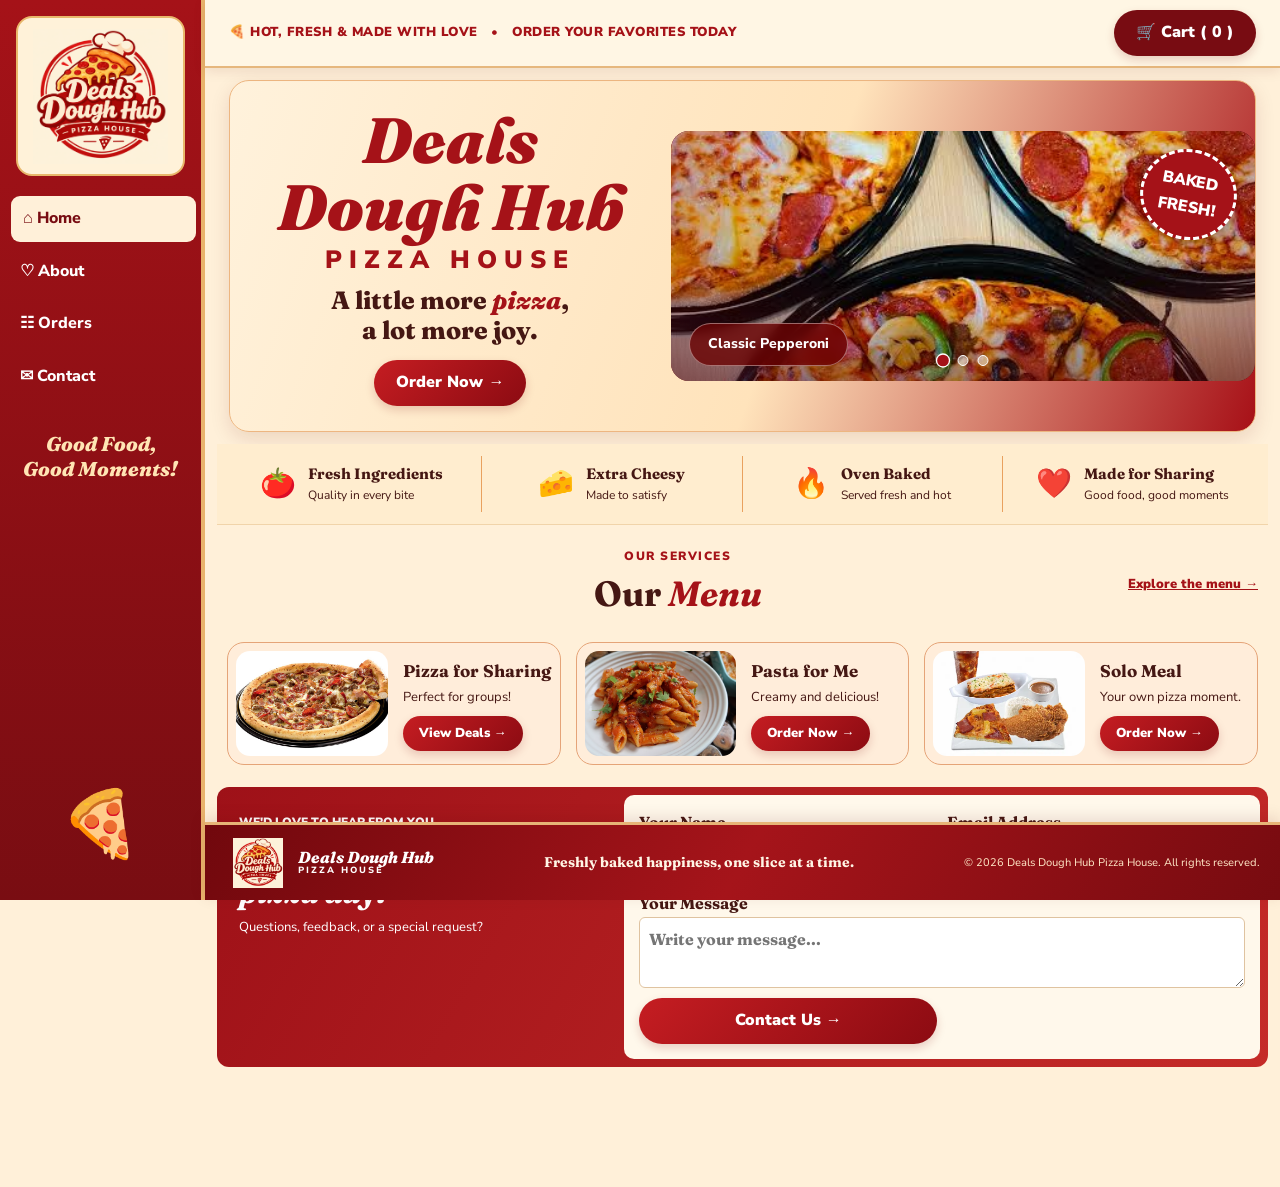
==== index.html @ 3cd4a746 "Add files via upload" ====
<!DOCTYPE html>
<html lang="en">

<head>
  <meta charset="UTF-8">
  <meta name="viewport" content="width=device-width, initial-scale=1">
  <title>Home | Deals Dough Hub Pizza House</title>
  <link rel="preconnect" href="https://fonts.googleapis.com">
  <link rel="preconnect" href="https://fonts.gstatic.com" crossorigin>
  <link
    href="https://fonts.googleapis.com/css2?family=Fraunces:ital,opsz,wght@0,9..144,500;0,9..144,800;1,9..144,700;1,9..144,900&family=Nunito+Sans:wght@400;600;800&display=swap"
    rel="stylesheet">
  <link rel="stylesheet" href="style.css">
</head>

<body>

  <aside class="sidebar">
    <a class="logo" href="index.html">
      <img src="m1.jpg.png" alt="Deals Dough Hub Pizza House Logo">
    </a>

    <nav class="nav">
      <a href="index.html" class="active">⌂ Home</a>
      <a href="about.html">♡ About</a>
      <a href="orders.html">☷ Orders</a>
      <a href="contact.html">✉ Contact</a>
    </nav>

    <p class="sidebar-tag">Good Food,<br>Good Moments!</p>
    <div class="sidebar-decoration">🍕</div>
  </aside>

  <div class="main">
    <header class="topbar">
      <p>🍕 HOT, FRESH &amp; MADE WITH LOVE &nbsp; • &nbsp; ORDER YOUR FAVORITES TODAY</p>
     <a class="btn btn-dark cart-button"
   href="cart.html"
   data-cart-button>

  🛒 Cart (<span data-cart-count>0</span>)

  <span class="cart-notification-dot" data-cart-dot></span>

</a>
    </header>

    <main>
      <section class="hero">
        <div class="hero-text">
          <h1 class="brand-title">Deals Dough Hub</h1>
          <p class="brand-sub">PIZZA HOUSE</p>
          <p class="tagline">A little more <em>pizza</em>,<br>a lot more joy.</p>
          <a class="btn" href="orders.html">Order Now →</a>
        </div>

        <div class="slider" id="slider">
          <figure class="slide is-active">
            <img src="pizza1.jpg" alt="Classic Pepperoni Pizza">
            <figcaption>Classic Pepperoni</figcaption>
          </figure>
          <figure class="slide">
            <img src="pizza2.jpg" alt="Garden Veggie Pizza">
            <figcaption>Garden Veggie</figcaption>
          </figure>
          <figure class="slide">
            <img src="pizza3.jpg" alt="Extra Cheesy Pizza">
            <figcaption>Extra Cheesy</figcaption>
          </figure>
          <span class="stamp">BAKED<br>FRESH!</span>
          <div class="dots" id="dots"></div>
        </div>
      </section>

      <ul class="perks">
        <li><span class="perk-icon">🍅</span>
          <div><strong>Fresh Ingredients</strong><span>Quality in every bite</span></div>
        </li>
        <li><span class="perk-icon">🧀</span>
          <div><strong>Extra Cheesy</strong><span>Made to satisfy</span></div>
        </li>
        <li><span class="perk-icon">🔥</span>
          <div><strong>Oven Baked</strong><span>Served fresh and hot</span></div>
        </li>
        <li><span class="perk-icon">❤️</span>
          <div><strong>Made for Sharing</strong><span>Good food, good moments</span></div>
        </li>
      </ul>

      <section class="section">
        <div class="section-head">
          <div>
            <span class="eyebrow">OUR SERVICES</span>
            <h2>Our <em>Menu</em></h2>
          </div>
          <a class="text-link" href="orders.html">Explore the menu →</a>
        </div>

        <div class="cards">
          <article class="card">
            <img src="pizza3.jpg" alt="Pizza for Sharing">
            <div>
              <h3>Pizza for Sharing</h3>
              <p>Perfect for groups!</p>
              <a class="btn btn-sm" href="orders.html#sharing">View Deals →</a>
            </div>
          </article>

          <article class="card">
            <img src="pasta1.webp" alt="Creamy Pasta">
            <div>
              <h3>Pasta for Me</h3>
              <p>Creamy and delicious!</p>
              <a class="btn btn-sm" href="orders.html#pasta">Order Now →</a>
            </div>
          </article>

          <article class="card">
            <img src="solo1.webp" alt="Solo Meal">
            <div>
              <h3>Solo Meal</h3>
              <p>Your own pizza moment.</p>
              <a class="btn btn-sm" href="orders.html#solo">Order Now →</a>
            </div>
          </article>
        </div>
      </section>

      <section class="home-contact">
        <div class="contact-message">
          <span>WE'D LOVE TO HEAR FROM YOU</span>
          <h2>Let's make it a<br>pizza day.</h2>
          <p>Questions, feedback, or a special request?</p>
        </div>
        <form class="quick-contact" action="contact.html">
          <label>Your Name<input type="text" placeholder="Enter your name" required></label>
          <label>Email Address<input type="email" placeholder="you@example.com" required></label>
          <label class="wide">Your Message<textarea placeholder="Write your message..." required></textarea></label>
          <button class="btn" type="submit">Contact Us →</button>
        </form>
      </section>
    </main>

    <footer class="footer">
      <a class="footer-logo" href="index.html">
        <img src="m1.jpg.png" alt="Deals Dough Hub Logo">
        <span>Deals Dough Hub<small>PIZZA HOUSE</small></span>
      </a>
      <span>Freshly baked happiness, one slice at a time.</span>
      <small>© 2026 Deals Dough Hub Pizza House. All rights reserved.</small>
    </footer>
  </div>

  <div id="toast" class="toast" role="status" aria-live="polite"></div>
  <script src="main.js"></script>
</body>

</html>
---- style.css ----
:root {
  --red: #a51218;
  --red-dark: #780c12;
  --red-light: #c72a28;
  --cream: #fff0d9;
  --cream-light: #fff8eb;
  --gold: #e8b65c;
  --text: #451713;
  --border: #e9b78b;
  --shadow: 0 8px 25px rgba(95, 26, 13, 0.12);
}

/* GENERAL SETTINGS */
* {
  margin: 0;
  padding: 0;
  box-sizing: border-box;
}

html {
  scroll-behavior: smooth;
}

body {
  display: flex;
  min-height: 100vh;
  overflow-x: hidden;
  background: var(--cream);
  color: var(--text);
  font-family: "Nunito Sans", Arial, sans-serif;
  line-height: 1.6;
}

img {
  max-width: 100%;
  display: block;
}

a {
  color: inherit;
  text-decoration: none;
}

button,
input,
textarea {
  font: inherit;
}

/* =========================================
   SIDEBAR
   ========================================= */

.sidebar {
  width: 205px;
  min-width: 205px;
  height: 100vh;
  min-height: 100vh;
  padding: 8px;
  position: sticky;
  top: 0;
  z-index: 10;
  display: flex;
  flex-direction: column;
  overflow-y: auto;
  background: linear-gradient(180deg, #a51218, #790d12);
  color: white;
  border-right: 4px solid #e9b36c;
}

.logo {
  display: flex;
  justify-content: center;
  align-items: center;
  min-height: 160px;
  margin: 8px 8px 20px;
  padding: 10px;
  overflow: hidden;
  background: #fff2d9;
  border: 2px solid #e8b76b;
  border-radius: 16px;
  transition: 0.3s ease;
}

.logo img {
  width: 100%;
  max-width: 155px;
  height: 135px;
  object-fit: contain;
}

.logo:hover {
  transform: scale(1.025);
  box-shadow: 0 5px 15px rgba(80, 0, 0, 0.2);
}

.nav {
  display: flex;
  flex-direction: column;
  gap: 7px;
}

.nav a {
  display: block;
  padding: 10px 12px;
  color: white;
  font-weight: 800;
  border-radius: 9px;
  transition: 0.25s ease;
}

.nav a:hover,
.nav a.active {
  background: var(--cream);
  color: var(--red-dark);
  transform: translateX(3px);
}

.sidebar-tag {
  margin-top: 32px;
  color: #ffe5b4;
  text-align: center;
  font-family: "Fraunces", serif;
  font-size: 20px;
  font-style: italic;
  font-weight: 800;
  line-height: 1.25;
}

.sidebar-decoration {
  margin-top: auto;
  padding: 15px 0;
  text-align: center;
  font-size: 65px;
}

/* =========================================
   MAIN LAYOUT AND HEADER
   ========================================= */

.main {
  min-width: 0;
  min-height: 100vh;
  flex: 1;
  display: flex;
  flex-direction: column;
}

.topbar {
  position: sticky;
  top: 0;
  z-index: 1000;
  min-height: 58px;
  padding: 10px 24px;
  display: flex;
  justify-content: space-between;
  align-items: center;
  gap: 15px;
  background: rgba(255, 246, 229, 0.97);
  border-bottom: 2px solid #e6b77d;
  box-shadow: 0 3px 12px rgba(90, 20, 10, 0.10);
  backdrop-filter: blur(10px);
}

.topbar p {
  margin: 0;
  color: var(--red);
  font-size: 13px;
  font-weight: 900;
  letter-spacing: 0.5px;
  text-transform: uppercase;
}

main {
  padding: 0 12px 20px;
}

.main > main {
  flex: 1 0 auto;
  padding-bottom: 110px;
}

.page {
  padding: 35px 25px;
}

.page-title {
  margin: 10px 0;
  color: var(--red-dark);
  font-family: "Fraunces", serif;
  font-size: clamp(32px, 5vw, 48px);
  font-weight: 900;
  line-height: 1.2;
}

.page-title em,
.section-head h2 em {
  color: var(--red);
}

.lead {
  max-width: 750px;
  margin-bottom: 25px;
  color: #79504a;
  font-size: 16px;
}

.eyebrow {
  display: block;
  color: var(--red);
  font-size: 12px;
  font-weight: 900;
  letter-spacing: 1.5px;
}

/* =========================================
   BUTTONS
   ========================================= */

.btn {
  display: inline-flex;
  justify-content: center;
  align-items: center;
  gap: 5px;
  padding: 10px 22px;
  color: white;
  background: linear-gradient(135deg, #c51d22, #8c0b12);
  border: 0;
  border-radius: 30px;
  font-weight: 900;
  cursor: pointer;
  box-shadow: 0 4px 10px rgba(130, 15, 15, 0.18);
  transition: all 0.25s ease;
}

.btn:hover {
  transform: translateY(-3px);
  box-shadow: 0 7px 15px rgba(130, 15, 15, 0.25);
  filter: brightness(1.1);
}

.btn:active {
  transform: scale(0.96);
}

.btn-dark {
  background: var(--red-dark);
}

.btn-light {
  color: var(--red-dark);
  background: var(--cream-light);
}

.btn-sm {
  padding: 7px 16px;
  font-size: 13px;
}

.btn-outline {
  color: var(--red);
  background: transparent;
  border: 1px solid var(--red);
  box-shadow: none;
}

/* =========================================
   CART NOTIFICATION DOT
   ========================================= */

.cart-button {
  position: relative;
  display: inline-flex;
  align-items: center;
  gap: 5px;
  white-space: nowrap;
}

.cart-notification-dot {
  position: absolute;
  top: 3px;
  right: 5px;
  width: 11px;
  height: 11px;
  background: #ff2020;
  border: 2px solid #fff4df;
  border-radius: 50%;
  opacity: 0;
  transform: scale(0);
  transition: 0.25s ease;
}

.cart-notification-dot.active {
  opacity: 1;
  transform: scale(1);
  animation: cartPulse 1.5s infinite;
}

@keyframes cartPulse {
  0%, 100% {
    box-shadow: 0 0 0 0 rgba(255, 32, 32, 0.4);
  }

  50% {
    box-shadow: 0 0 0 5px rgba(255, 32, 32, 0);
  }
}

/* =========================================
   HOME HERO SECTION
   ========================================= */

.hero {
  min-height: 250px;
  margin: 12px;
  display: grid;
  grid-template-columns: 43% 57%;
  align-items: center;
  overflow: hidden;
  background: linear-gradient(110deg, #fff2dc, #ffe3bb 55%, #a71017);
  border: 1px solid #edb681;
  border-radius: 20px;
  box-shadow: 0 7px 20px rgba(100, 20, 10, 0.12);
}

.hero-text {
  padding: 25px;
  text-align: center;
}

.brand-title {
  color: var(--red);
  font-family: "Fraunces", serif;
  font-size: clamp(35px, 5vw, 72px);
  font-style: italic;
  font-weight: 900;
  line-height: 1.05;
}

.brand-sub {
  color: var(--red);
  font-size: 25px;
  font-weight: 900;
  letter-spacing: 7px;
}

.tagline {
  margin: 5px 0 15px;
  font-family: "Fraunces", serif;
  font-size: 25px;
  font-weight: 800;
  line-height: 1.2;
}

.tagline em {
  color: var(--red);
}

/* =========================================
   PHOTO SLIDER
   ========================================= */

.slider {
  position: relative;
  height: 250px;
  overflow: hidden;
  isolation: isolate;
  background: #720d12;
  border-radius: 18px;
}

.slide {
  position: absolute;
  inset: 0;
  overflow: hidden;
  opacity: 0;
  border-radius: 18px;
  transition: opacity 0.7s ease;
}

.slide.is-active {
  opacity: 1;
}

.slide img {
  display: block;
  width: 100%;
  height: 100%;
  object-fit: cover;
  border-radius: 18px;
  transition: transform 1s ease;
}

.slide.is-active img {
  transform: scale(1.04);
}

/* RED PHOTO COVER */

.slider::after {
  position: absolute;
  inset: 0;
  z-index: 2;
  content: "";
  pointer-events: none;
  background:
    linear-gradient(
      90deg,
      rgba(90, 0, 0, 0.30),
      transparent 35%,
      transparent 65%,
      rgba(90, 0, 0, 0.30)
    ),
    linear-gradient(
      0deg,
      rgba(70, 0, 0, 0.48),
      transparent 40%
    );
}

.slide figcaption {
  position: absolute;
  bottom: 15px;
  left: 18px;
  z-index: 3;
  padding: 9px 18px;
  color: white;
  background: rgba(105, 0, 0, 0.78);
  border: 1px solid rgba(255, 255, 255, 0.4);
  border-radius: 30px;
  font-size: 14px;
  font-weight: 800;
  backdrop-filter: blur(6px);
}

.stamp {
  position: absolute;
  top: 18px;
  right: 18px;
  z-index: 4;
  padding: 17px;
  color: white;
  background: var(--red);
  border: 3px dashed white;
  border-radius: 50%;
  font-weight: 900;
  text-align: center;
  transform: rotate(10deg);
  box-shadow: 0 5px 12px rgba(0, 0, 0, 0.25);
}

.dots {
  position: absolute;
  bottom: 15px;
  left: 50%;
  z-index: 5;
  display: flex;
  gap: 9px;
  transform: translateX(-50%);
}

.dot {
  width: 11px;
  height: 11px;
  padding: 0;
  background: rgba(255, 255, 255, 0.5);
  border: 1px solid white;
  border-radius: 50%;
  cursor: pointer;
  transition: 0.3s ease;
}

.dot.is-active {
  background: var(--red);
  transform: scale(1.3);
}

/* =========================================
   HOME PERKS
   ========================================= */

.perks {
  display: grid;
  grid-template-columns: repeat(4, 1fr);
  margin-bottom: 10px;
  padding: 12px 5px;
  background: #ffedcf;
  border-bottom: 1px solid #f1d4aa;
  list-style: none;
}

.perks li {
  display: flex;
  justify-content: center;
  align-items: center;
  gap: 12px;
  padding: 5px;
  border-right: 1px solid #e9a15f;
}

.perks li:last-child {
  border: 0;
}

.perk-icon {
  font-size: 29px;
}

.perks strong,
.perks li div span {
  display: block;
}

.perks strong {
  font-family: "Fraunces", serif;
  font-size: 15px;
}

.perks li div span {
  font-size: 12px;
}

/* =========================================
   SECTIONS AND MENU CARDS
   ========================================= */

.section {
  padding: 12px 10px;
}

.section-head {
  display: flex;
  justify-content: space-between;
  align-items: center;
  margin-bottom: 20px;
}

.section-head h2 {
  color: var(--text);
  font-family: "Fraunces", serif;
  font-size: 35px;
}

.section-head > div {
  flex: 1;
  text-align: center;
}

.section-head .text-link {
  align-self: center;
}

.text-link {
  color: var(--red);
  font-size: 13px;
  font-weight: 900;
  text-decoration: underline;
}

.cards {
  display: grid;
  grid-template-columns: repeat(3, 1fr);
  gap: 15px;
}

.card {
  min-width: 0;
  display: flex;
  align-items: center;
  gap: 15px;
  padding: 8px;
  background: #ffedda;
  border: 1px solid #e5a478;
  border-radius: 17px;
  transition: 0.3s ease;
}

.card:hover {
  transform: translateY(-4px);
  box-shadow: var(--shadow);
}

.card img {
  width: 48%;
  height: 105px;
  object-fit: cover;
  border-radius: 14px;
}

.card h3,
.product-card h3 {
  color: var(--text);
  font-family: "Fraunces", serif;
  font-size: 17px;
}

.card p {
  margin: 3px 0 8px;
  font-size: 13px;
}

/* =========================================
   HOME CONTACT SECTION
   ========================================= */

.home-contact {
  display: grid;
  grid-template-columns: 38% 62%;
  margin: 10px 0;
  overflow: hidden;
  color: white;
  background: linear-gradient(120deg, #9e1118, #c52b28);
  border-radius: 12px;
}

.contact-message {
  padding: 22px;
}

.contact-message span {
  font-size: 12px;
  font-weight: 900;
}

.contact-message h2 {
  margin: 8px 0;
  font-family: "Fraunces", serif;
  font-size: 30px;
  font-style: italic;
  line-height: 1.1;
}

.contact-message p {
  font-size: 13px;
}

.quick-contact {
  display: grid;
  grid-template-columns: 1fr 1fr;
  align-items: end;
  gap: 10px;
  margin: 8px;
  padding: 15px;
  color: var(--text);
  background: var(--cream-light);
  border-radius: 10px;
}

.quick-contact label {
  font-family: "Fraunces", serif;
  font-weight: 700;
}

.quick-contact input,
.quick-contact textarea {
  display: block;
  width: 100%;
  padding: 9px;
  background: white;
  border: 1px solid #dfc3a0;
  border-radius: 6px;
}

.quick-contact .wide {
  grid-column: 1 / -1;
}

/* =========================================
   ABOUT PAGE
   ========================================= */

.about-hero {
  display: grid;
  grid-template-columns: 1fr 1fr;
  align-items: center;
  overflow: hidden;
  background: linear-gradient(120deg, #fff1d9, #ffdfb3);
  border: 1px solid var(--border);
  border-radius: 14px;
}

.about-hero > div {
  padding: 35px;
}

.about-hero h1 {
  margin: 10px 0;
  color: var(--red-dark);
  font-family: "Fraunces", serif;
  font-size: clamp(35px, 5vw, 54px);
  line-height: 1.1;
}

.about-hero h1 em {
  color: var(--red);
}

.about-hero p {
  margin-bottom: 20px;
  color: #70463e;
}

.about-hero img {
  width: 100%;
  height: 310px;
  object-fit: cover;
}

.story-section {
  display: grid;
  grid-template-columns: 1fr 1fr;
  align-items: center;
  gap: 35px;
  margin: 45px 0;
}

.story-image {
  position: relative;
}

.story-image img {
  width: 100%;
  height: 310px;
  object-fit: cover;
  border-radius: 22px;
  border: 4px solid #fff0d5;
  box-shadow: var(--shadow);
}

.image-caption {
  position: absolute;
  bottom: 12px;
  left: 12px;
  padding: 8px 15px;
  color: white;
  background: var(--red);
  border-radius: 25px;
}

.story-text h2 {
  margin: 8px 0 15px;
  color: var(--red-dark);
  font-family: "Fraunces", serif;
  font-size: 32px;
}

.story-text p {
  margin-bottom: 12px;
  color: #70463e;
}

.values-section {
  margin: 35px 0;
}

.centered {
  text-align: center;
}

.value-card {
  padding: 25px;
  text-align: center;
  transition: 0.3s;
}

.value-card:hover {
  transform: translateY(-5px);
}

.value-icon,
.info-icon {
  font-size: 38px;
}

.value-card h3 {
  margin: 10px 0;
  color: var(--red);
  font-family: "Fraunces", serif;
}

.value-card p {
  color: #76524a;
  font-size: 14px;
}

.about-banner {
  margin: 35px 0;
  padding: 35px 20px;
  color: white;
  background: linear-gradient(120deg, #a00d14, #c52a24);
  border-radius: 13px;
  text-align: center;
}

.about-banner h2 {
  font-family: "Fraunces", serif;
  font-size: 32px;
}

.about-banner p {
  margin: 8px 0 20px;
}

.info {
  display: grid;
  grid-template-columns: repeat(3, 1fr);
  gap: 15px;
  margin: 30px 0;
  padding: 25px;
  background: #ffebcf;
  border: 1px solid var(--border);
  border-radius: 18px;
  box-shadow: var(--shadow);
}

.info > div {
  padding: 20px;
  background: #ffedda;
  border: 1px solid var(--border);
  border-radius: 10px;
  text-align: center;
}

.info h3 {
  margin: 8px 0;
  color: var(--red);
  font-family: "Fraunces", serif;
}

/* =========================================
   ORDERS PAGE
   ========================================= */

.orders-heading {
  padding: 20px 0 30px;
  text-align: center;
}

.orders-heading .lead {
  margin: 0 auto;
}

.menu-section {
  margin: 30px 0;
  scroll-margin-top: 80px;
}

.menu-section > h2 {
  margin-bottom: 15px;
  padding-bottom: 8px;
  color: var(--red-dark);
  font-family: "Fraunces", serif;
  font-size: 27px;
  border-bottom: 2px solid #e9b78b;
}

.product-grid {
  display: grid;
  grid-template-columns: repeat(3, minmax(0, 1fr));
  gap: 20px;
}

.product-card {
  overflow: hidden;
  background: var(--cream-light);
  border: 1px solid #e7bd97;
  border-radius: 12px;
  box-shadow: 0 4px 15px rgba(80, 25, 15, 0.08);
  transition: 0.25s;
}

.product-card:hover {
  transform: translateY(-5px);
  box-shadow: var(--shadow);
}

.product-card > img {
  width: 100%;
  height: 190px;
  object-fit: cover;
  transition: transform 0.3s;
}

.product-card:hover > img {
  transform: scale(1.04);
}

.product-info {
  padding: 15px;
}

.product-category {
  color: var(--red);
  font-size: 10px;
  font-weight: 900;
  letter-spacing: 1px;
}

.product-info h3 {
  margin: 4px 0;
}

.product-info p {
  min-height: 42px;
  color: #76524a;
  font-size: 13px;
}

.product-bottom {
  display: flex;
  justify-content: space-between;
  align-items: center;
  gap: 8px;
  margin-top: 12px;
}

.product-bottom strong {
  color: var(--red);
  font-size: 18px;
}

.added {
  background: #26763a !important;
}

.cart-cta {
  margin: 30px 0;
  padding: 25px;
  background: #ffedda;
  border-radius: 12px;
  text-align: center;
}

/* =========================================
   CART PAGE
   ========================================= */

.cart-list {
  display: grid;
  gap: 12px;
  margin: 20px 0;
}

.cart-row {
  display: grid;
  grid-template-columns: 1fr auto auto auto;
  align-items: center;
  gap: 20px;
  padding: 16px;
  background: var(--cream-light);
  border: 1px solid var(--border);
  border-radius: 10px;
}

.cart-row h3 {
  font-family: "Fraunces", serif;
}

.cart-row p {
  color: #80615b;
  font-size: 13px;
}

.quantity-controls {
  display: flex;
  align-items: center;
  gap: 12px;
}

.quantity-controls button {
  width: 30px;
  height: 30px;
  color: white;
  background: var(--red);
  border: 0;
  border-radius: 50%;
  font-weight: 900;
  cursor: pointer;
}

.line-total {
  color: var(--red);
}

.remove-item {
  color: var(--red);
  background: transparent;
  border: 0;
  text-decoration: underline;
  font-weight: 800;
  cursor: pointer;
}

.empty-cart {
  padding: 40px 20px;
  background: #ffedda;
  border-radius: 12px;
  text-align: center;
}

.empty-cart h2 {
  font-family: "Fraunces", serif;
}

.empty-cart p {
  margin: 10px 0 20px;
}

.cart-summary {
  margin-bottom: 30px;
  padding: 22px;
  background: #ffedda;
  border: 1px solid var(--border);
  border-radius: 12px;
}

.cart-summary h2,
.checkout h2 {
  color: var(--red-dark);
  font-family: "Fraunces", serif;
}

.total-line {
  margin: 12px 0;
  font-size: 20px;
}

.total-line strong {
  color: var(--red);
}

.summary-actions {
  display: flex;
  flex-wrap: wrap;
  gap: 12px;
}

.checkout {
  margin: 20px 0;
}

.checkout h2 {
  margin: 8px 0 20px;
}

.fields {
  display: grid;
  grid-template-columns: 1fr 1fr;
  gap: 15px;
  margin-bottom: 20px;
}

.fields label,
.contact-form label {
  display: block;
  font-weight: 800;
}

.fields input:not([type="radio"]),
.fields textarea,
.contact-form input,
.contact-form textarea {
  display: block;
  width: 100%;
  margin-top: 5px;
  padding: 12px;
  background: white;
  border: 1px solid #d9b999;
  border-radius: 7px;
}

.wide {
  grid-column: 1 / -1;
}

.choice {
  display: flex;
  gap: 25px;
}

.choice label {
  display: flex;
  align-items: center;
  gap: 8px;
}

.small-note {
  margin-top: 12px;
  color: #81615a;
  font-size: 12px;
}

/* =========================================
   CONTACT PAGE
   ========================================= */

.contact-heading {
  padding: 20px 0;
  text-align: center;
}

.contact-heading .lead {
  margin: auto;
}

.contact-layout {
  display: grid;
  grid-template-columns: 1.5fr 1fr;
  gap: 25px;
  margin: 25px 0;
}

.contact-form {
  display: grid;
  gap: 15px;
}

.contact-form h2 {
  color: var(--red-dark);
  font-family: "Fraunces", serif;
}

.contact-details {
  display: grid;
  gap: 15px;
}

.contact-details .panel {
  padding: 20px;
}

.contact-details h3 {
  color: var(--red);
  font-family: "Fraunces", serif;
}

/* =========================================
   SHARED PANELS AND CARDS
   ========================================= */

.panel {
  padding: 20px;
  background: #fff8ec;
  border: 1px solid #e8c6a3;
  border-radius: 17px;
  box-shadow: var(--shadow);
}

.card,
.panel {
  transition: transform 0.3s ease, box-shadow 0.3s ease;
}

.card:hover,
.value-card:hover {
  box-shadow: var(--shadow);
}

/* =========================================
   FOOTER - ALWAYS VISIBLE
   ========================================= */

.footer {
  position: fixed;
  bottom: 0;
  left: 205px;
  z-index: 999;
  width: calc(100% - 205px);
  min-height: 78px;
  padding: 12px 20px;

  display: grid;
  grid-template-columns: auto 1fr auto;
  align-items: center;
  gap: 15px;

  color: #fff5e5;
  background: linear-gradient(120deg, #71080d, #a5141a, #780b10);
  border-top: 3px solid #e7b477;
  box-shadow: 0 -4px 15px rgba(80, 0, 0, 0.12);
}

.footer-logo {
  display: inline-flex;
  justify-content: center;
  align-items: center;
  gap: 8px;
  color: white;
  background: transparent;
  border: 0;
  box-shadow: none;
  font-family: "Fraunces", serif;
  font-weight: 800;
  font-style: italic;
}

.footer-logo img {
  display: block;
  width: 65px;
  height: 50px;
  object-fit: contain;
  background: transparent;
  border-radius: 0;
  transition: transform 0.3s ease;
}

.footer-logo:hover img {
  transform: scale(1.06);
}

.footer-logo span {
  display: block;
  line-height: 1.1;
}

.footer-logo small {
  display: block;
  font-family: "Nunito Sans", sans-serif;
  font-size: 9px;
  font-style: normal;
  letter-spacing: 2px;
}

.footer > span {
  color: #fff5e5;
  font-family: "Fraunces", serif;
  font-size: 14px;
  font-weight: 700;
  text-align: center;
}

.footer > small {
  color: #ffe8c7;
  font-size: 11px;
  text-align: right;
}

/* =========================================
   CART TOAST NOTIFICATION
   ========================================= */

.toast {
  position: fixed;
  right: 25px;
  bottom: 95px;
  z-index: 2000;
  padding: 14px 22px;
  color: white;
  background: #26763a;
  border-radius: 9px;
  box-shadow: 0 5px 20px rgba(0, 0, 0, 0.2);
  opacity: 0;
  transform: translateY(20px);
  pointer-events: none;
  transition: 0.3s ease;
  font-weight: 800;
}

.toast.show {
  opacity: 1;
  transform: translateY(0);
}

/* =========================================
   TABLET RESPONSIVENESS
   ========================================= */

@media (max-width: 1000px) {

  .sidebar {
    width: 170px;
    min-width: 170px;
  }

  .footer {
    left: 170px;
    width: calc(100% - 170px);
  }

  .product-grid {
    grid-template-columns: repeat(2, minmax(0, 1fr));
  }

  .cards {
    grid-template-columns: 1fr;
  }

  .card img {
    width: 35%;
  }

  .hero {
    grid-template-columns: 1fr;
  }

  .hero-text {
    padding: 25px 10px;
  }

  .slider {
    height: 230px;
  }

  .perks {
    grid-template-columns: repeat(2, 1fr);
  }

  .perks li:nth-child(2) {
    border-right: 0;
  }
}

/* =========================================
   MOBILE RESPONSIVENESS
   ========================================= */

@media (max-width: 650px) {

  body {
    display: block;
  }

  .sidebar {
    position: relative;
    width: 100%;
    min-width: 0;
    height: auto;
    min-height: 0;
    padding: 10px;
    border-right: 0;
    border-bottom: 3px solid #e9b36c;
  }

  .logo {
    width: 125px;
    min-height: 105px;
    margin: 0 auto 12px;
  }

  .logo img {
    height: 90px;
  }

  .nav {
    display: grid;
    grid-template-columns: repeat(4, 1fr);
    gap: 4px;
  }

  .nav a {
    padding: 8px 3px;
    font-size: 12px;
    text-align: center;
  }

  .nav a:hover,
  .nav a.active {
    transform: none;
  }

  .sidebar-tag,
  .sidebar-decoration {
    display: none;
  }

  .topbar {
    padding: 10px;
    flex-wrap: wrap;
  }

  .topbar p {
    font-size: 10px;
  }

  .topbar .btn {
    padding: 7px 10px;
    font-size: 11px;
  }

  .main > main {
    padding-bottom: 145px;
  }

  .page {
    padding: 25px 12px;
  }

  .brand-title {
    font-size: 42px;
  }

  .brand-sub {
    font-size: 18px;
    letter-spacing: 4px;
  }

  .tagline {
    font-size: 21px;
  }

  .hero {
    margin: 7px;
    border-radius: 15px;
  }

  .slider,
  .slide,
  .slide img {
    border-radius: 14px;
  }

  .stamp {
    padding: 10px;
    font-size: 11px;
  }

  .perks {
    grid-template-columns: 1fr 1fr;
  }

  .perks li {
    justify-content: flex-start;
    border: 0;
  }

  .section-head {
    gap: 8px;
  }

  .section-head h2 {
    font-size: 28px;
  }

  .section-head .text-link {
    font-size: 11px;
  }

  .home-contact,
  .about-hero,
  .story-section,
  .contact-layout {
    grid-template-columns: 1fr;
  }

  .quick-contact {
    grid-template-columns: 1fr;
  }

  .quick-contact .wide {
    grid-column: auto;
  }

  .product-grid {
    grid-template-columns: 1fr;
  }

  .product-card > img {
    height: 220px;
  }

  .info {
    grid-template-columns: 1fr;
  }

  .cart-row {
    grid-template-columns: 1fr 1fr;
    gap: 12px;
  }

  .cart-row > *:nth-child(even) {
    justify-self: end;
  }

  .fields {
    grid-template-columns: 1fr;
  }

  .wide {
    grid-column: auto;
  }

  /* MOBILE FIXED FOOTER */

  .footer {
    left: 0;
    width: 100%;
    min-height: 115px;
    padding: 9px 12px;
    display: flex;
    justify-content: center;
    flex-direction: column;
    gap: 3px;
    text-align: center;
  }

  .footer-logo {
    justify-content: center;
  }

  .footer-logo img {
    width: 42px;
    height: 32px;
  }

  .footer > span,
  .footer > small {
    width: 100%;
    text-align: center;
    font-size: 10px;
  }

  .footer-logo small {
    font-size: 8px;
  }

  .toast {
    right: 12px;
    bottom: 125px;
    left: 12px;
    text-align: center;
  }
}
/* CART RED NOTIFICATION DOT */

.cart-button {
    position: relative;
}

.cart-notification-dot {
    position: absolute;
    top: 3px;
    right: 5px;
    width: 11px;
    height: 11px;
    background: red;
    border: 2px solid white;
    border-radius: 50%;
    opacity: 0;
    transform: scale(0);
    transition: 0.25s ease;
}

.cart-notification-dot.active {
    opacity: 1;
    transform: scale(1);
}
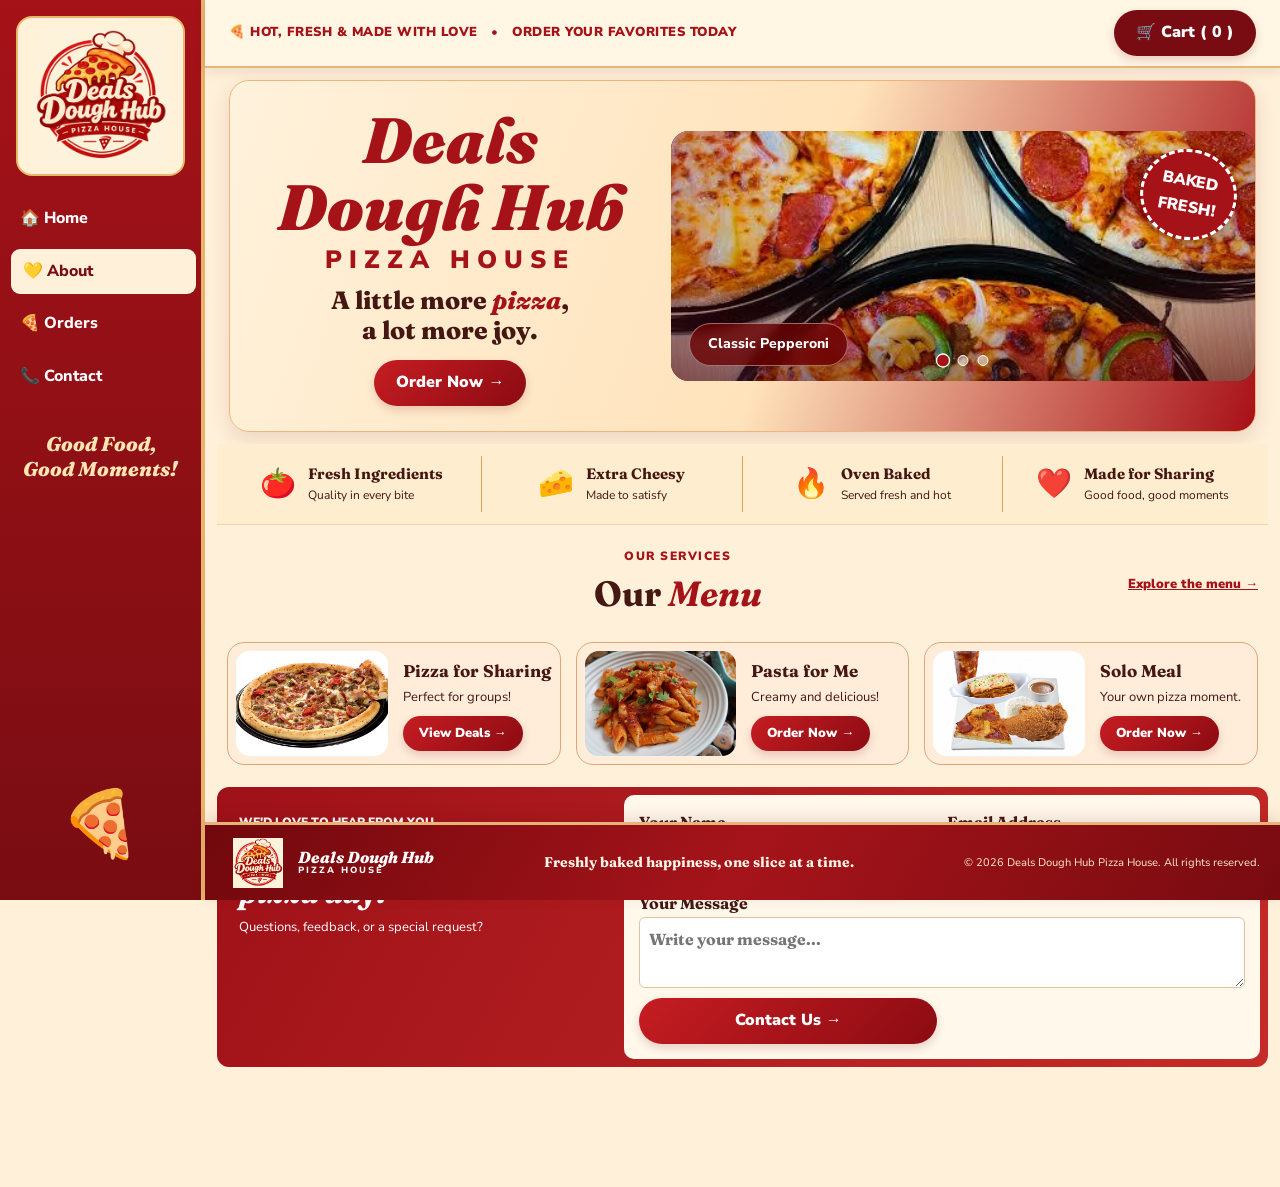
==== commit ed9de766: "Update index.html" ====
--- a/index.html
+++ b/index.html
@@ -20,12 +20,12 @@
       <img src="m1.jpg.png" alt="Deals Dough Hub Pizza House Logo">
     </a>
 
-    <nav class="nav">
-      <a href="index.html" class="active">⌂ Home</a>
-      <a href="about.html">♡ About</a>
-      <a href="orders.html">☷ Orders</a>
-      <a href="contact.html">✉ Contact</a>
-    </nav>
+   <nav class="nav">
+            <a href="index.html">🏠 Home</a>
+            <a href="about.html" class="active">💛 About</a>
+            <a href="orders.html">🍕 Orders</a>
+            <a href="contact.html">📞 Contact</a>
+        </nav>
 
     <p class="sidebar-tag">Good Food,<br>Good Moments!</p>
     <div class="sidebar-decoration">🍕</div>
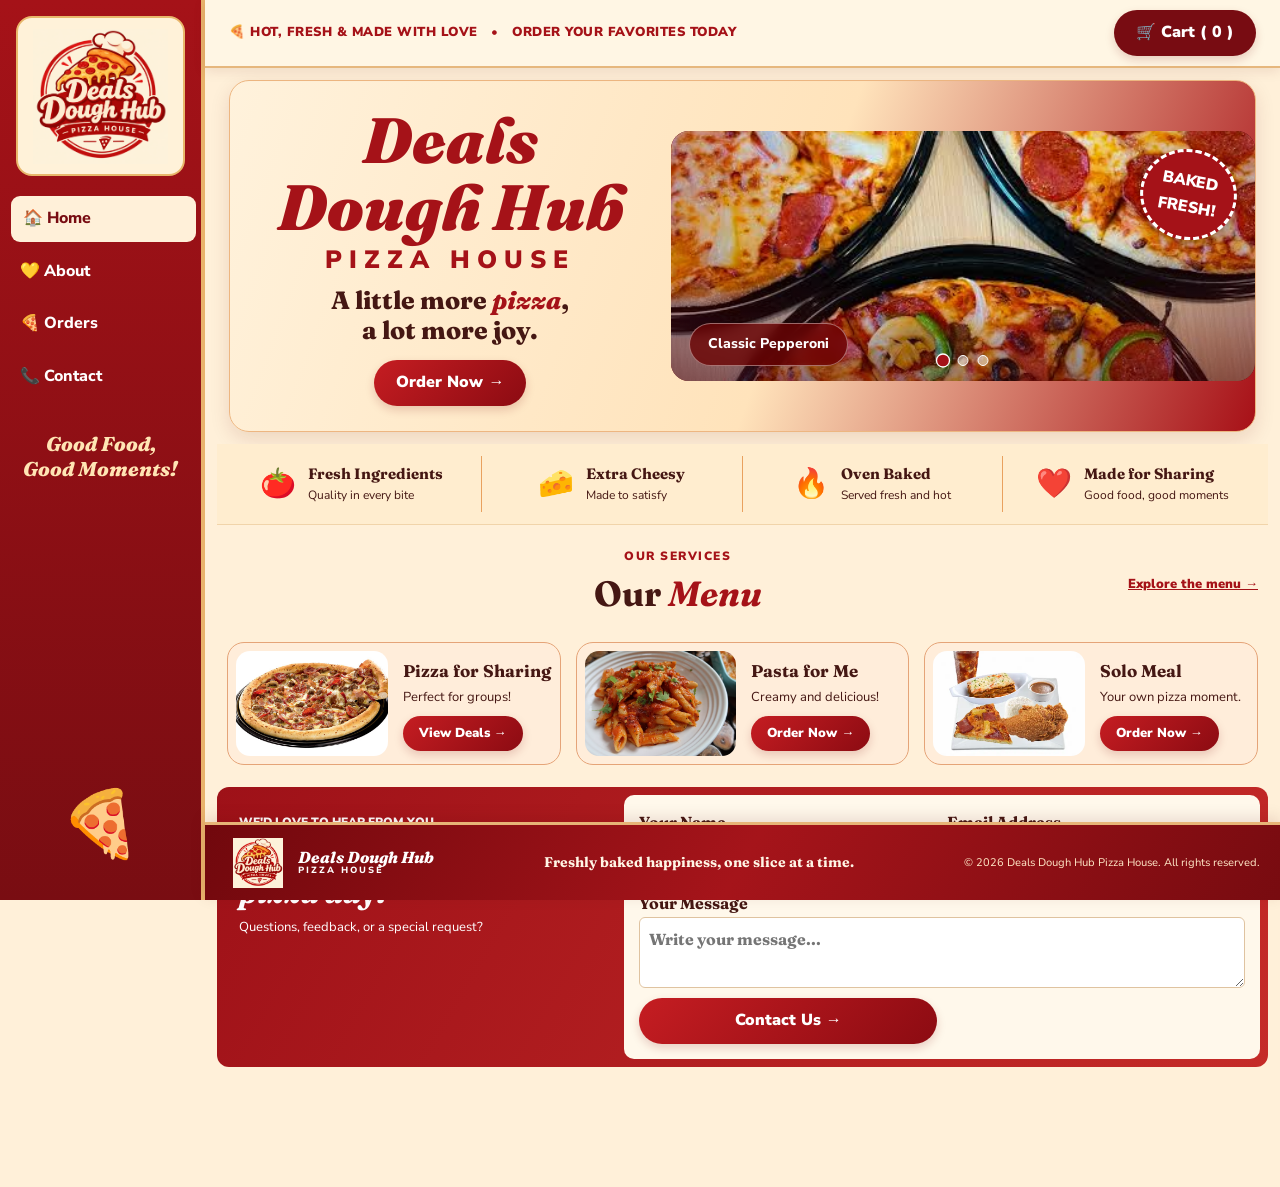
==== commit 481cb5c5: "Fix active state in navigation links Updated navigation links to reflect active state." ====
--- a/index.html
+++ b/index.html
@@ -21,12 +21,12 @@
     </a>
 
    <nav class="nav">
-            <a href="index.html">🏠 Home</a>
-            <a href="about.html" class="active">💛 About</a>
+            <a href="index.html" class="active">🏠 Home</a>
+            <a href="about.html">💛 About</a>
             <a href="orders.html">🍕 Orders</a>
             <a href="contact.html">📞 Contact</a>
         </nav>
-
+    
     <p class="sidebar-tag">Good Food,<br>Good Moments!</p>
     <div class="sidebar-decoration">🍕</div>
   </aside>
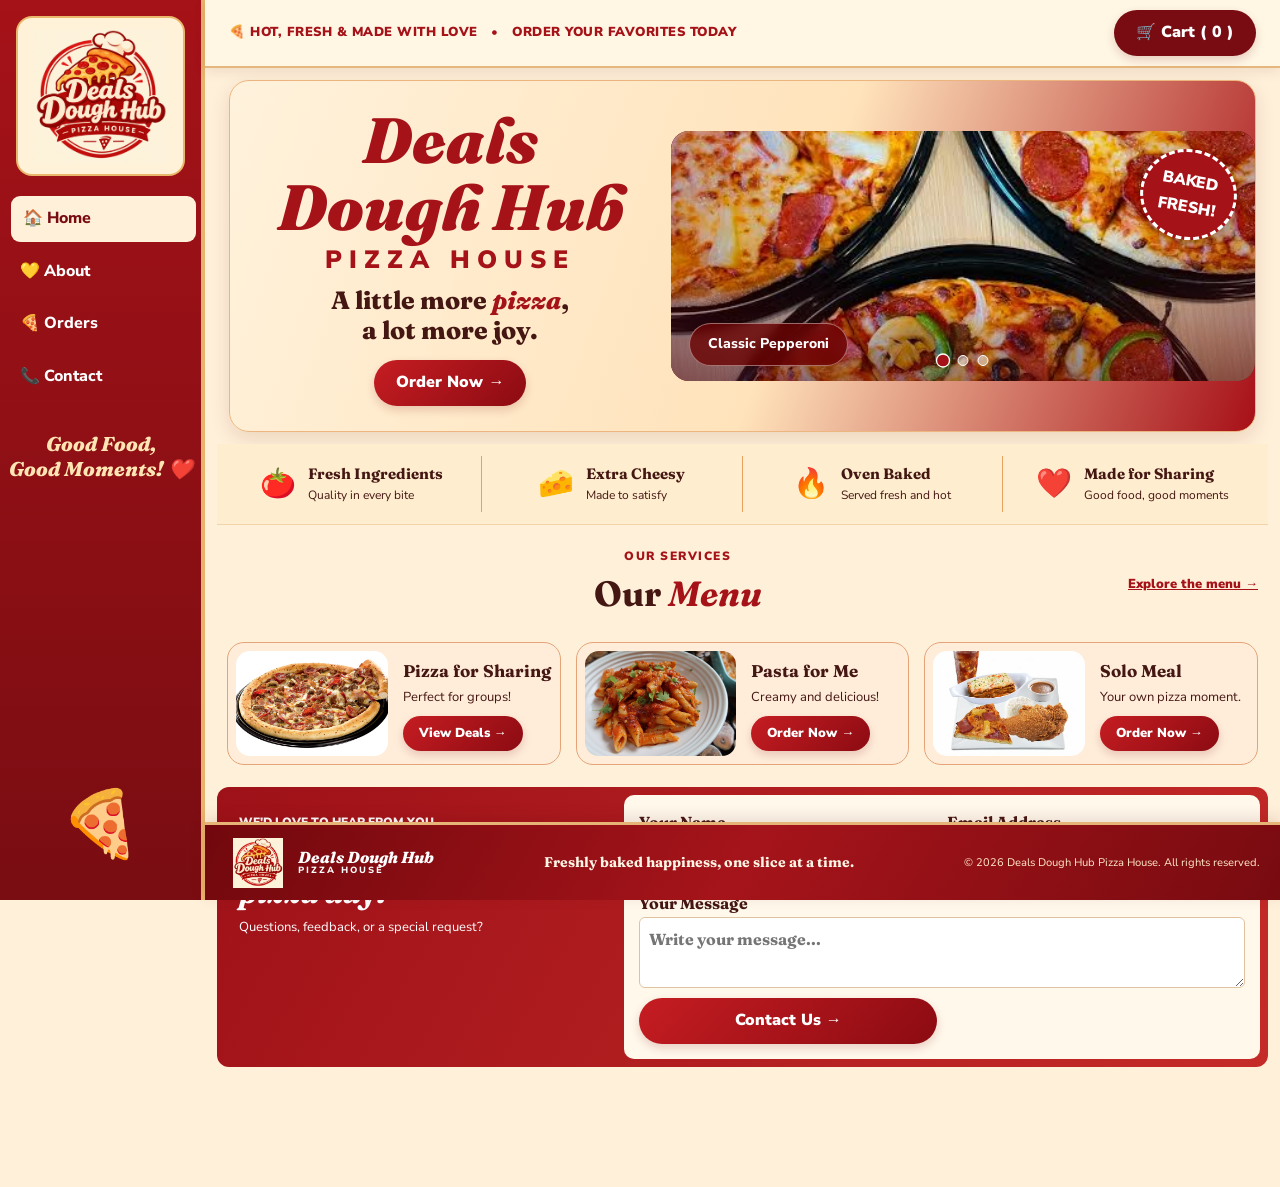
==== commit 37c71335: "Add emoji to sidebar tag Updated sidebar tag to include an emoji." ====
--- a/index.html
+++ b/index.html
@@ -27,7 +27,10 @@
             <a href="contact.html">📞 Contact</a>
         </nav>
     
-    <p class="sidebar-tag">Good Food,<br>Good Moments!</p>
+   <p class="sidebar-tag">
+            Good Food,<br>
+            Good Moments! ❤️
+        </p>
     <div class="sidebar-decoration">🍕</div>
   </aside>
 
